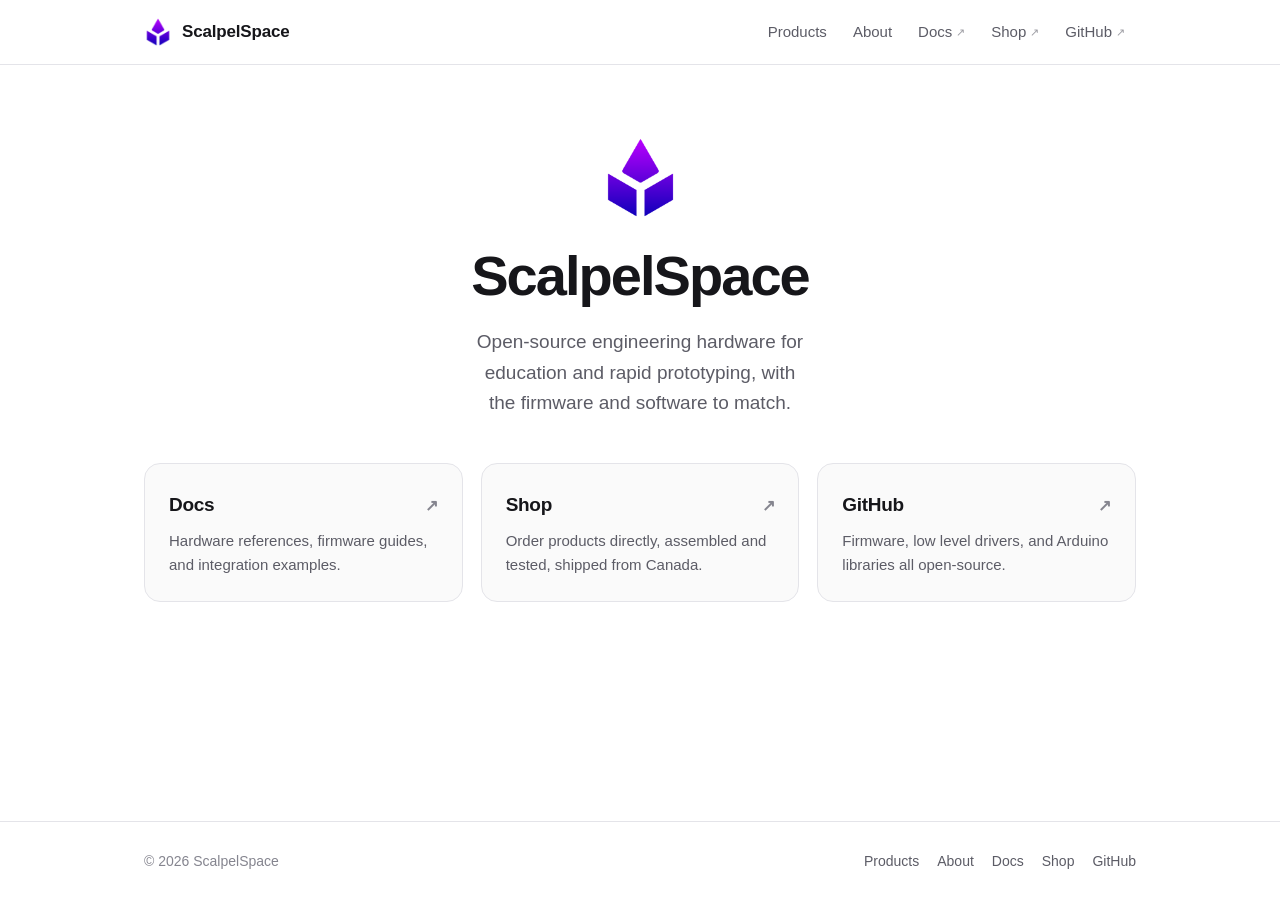
==== index.html @ f027c3d4 "Add initial code" ====
<!DOCTYPE html>
<html lang="en">
<head>
  <meta charset="utf-8">
  <meta name="viewport" content="width=device-width, initial-scale=1">
  <title>ScalpelSpace</title>
  <meta name="description"
        content="Open-source engineering hardware for education and rapid prototyping, with the firmware and software to match.">
  <link rel="canonical" href="https://scalpelspace.com/">
  <link rel="icon" href="/assets/img/favicon-512x512.png" type="image/png">
  <link rel="apple-touch-icon" href="/assets/img/favicon-512x512.png">
  <meta property="og:type" content="website">
  <meta property="og:site_name" content="ScalpelSpace">
  <meta property="og:title" content="ScalpelSpace">
  <meta property="og:description"
        content="Open-source engineering hardware for education and rapid prototyping, with the firmware and software to match.">
  <meta property="og:url" content="https://scalpelspace.com/">
  <meta property="og:image"
        content="https://scalpelspace.com/assets/img/favicon-512x512.png">
  <meta name="twitter:card" content="summary">
  <meta name="twitter:site" content="@ScalpelSpace">
  <meta name="theme-color" content="#ffffff"
        media="(prefers-color-scheme: light)">
  <meta name="theme-color" content="#0c0c10"
        media="(prefers-color-scheme: dark)">
  <link rel="stylesheet" href="/assets/css/site.css">
</head>
<body>
<a class="skip-link" href="#main">Skip to content</a>

<header class="site-header">
  <div class="container">
    <a class="brand" href="/">
      <img src="/assets/img/favicon-512x512.png" alt="" width="28" height="28">
      ScalpelSpace
    </a>
    <nav class="site-nav" aria-label="Primary">
      <a href="/products.html">Products</a>
      <a href="/about.html">About</a>
      <a class="ext" href="https://docs.scalpelspace.com/">Docs</a>
      <a class="ext" href="https://shop.scalpelspace.com/">Shop</a>
      <a class="ext" href="https://github.com/scalpelspace">GitHub</a>
    </nav>
  </div>
</header>

<main id="main">
  <section class="hero">
    <div class="container">
      <img class="hero-mark" src="/assets/img/favicon-512x512.png"
           alt="ScalpelSpace logo" width="84" height="84">
      <h1>ScalpelSpace</h1>
      <p class="tagline">
        Open-source engineering hardware for education and rapid prototyping,
        with the firmware and software to match.
      </p>
    </div>
  </section>

  <div class="container">
    <div class="cards">
      <a class="card" href="https://docs.scalpelspace.com/">
        <span class="card-name">Docs <span class="arrow" aria-hidden="true">&#8599;</span></span>
        <p>Hardware references, firmware guides, and integration examples.</p>
      </a>
      <a class="card" href="https://shop.scalpelspace.com/">
        <span class="card-name">Shop <span class="arrow" aria-hidden="true">&#8599;</span></span>
        <p>Order products directly, assembled and tested, shipped from
          Canada.</p>
      </a>
      <a class="card" href="https://github.com/scalpelspace">
        <span class="card-name">GitHub <span class="arrow" aria-hidden="true">&#8599;</span></span>
        <p>Firmware, low level drivers, and Arduino libraries all
          open-source.</p>
      </a>
    </div>
  </div>
</main>

<footer class="site-footer">
  <div class="container">
    <span>&copy; 2026 ScalpelSpace</span>
    <nav class="footer-links" aria-label="Footer">
      <a href="/products.html">Products</a>
      <a href="/about.html">About</a>
      <a href="https://docs.scalpelspace.com/">Docs</a>
      <a href="https://shop.scalpelspace.com/">Shop</a>
      <a href="https://github.com/scalpelspace">GitHub</a>
    </nav>
  </div>
</footer>
</body>
</html>
---- assets/css/site.css ----
/* ==========================================================================
   ScalpelSpace - site styles
   Single stylesheet, no build step, no dependencies.
   ========================================================================== */

/* --- Tokens ------------------------------------------------------------- */

:root {
  --bg: #ffffff;
  --bg-raised: #fafafa;
  --bg-header: rgba(255, 255, 255, 0.8);
  --text: #16161a;
  --text-muted: #5c5c66;
  --text-faint: #85858f;
  --border: #e4e4e9;
  --border-strong: #d0d0d8;
  --accent: #7a00d4;
  --accent-hover: #5c00a8;
  --grad-a: #a800f0;
  --grad-b: #2200cc;
  --shadow-lift: 0 2px 4px rgba(16, 16, 32, 0.06), 0 16px 40px rgba(16, 16, 32, 0.1);

  --font: -apple-system, BlinkMacSystemFont, "Segoe UI", Roboto, Helvetica,
    Arial, sans-serif;
  --font-mono: ui-monospace, SFMono-Regular, "SF Mono", Menlo, Consolas,
    "Liberation Mono", monospace;

  --radius: 12px;
  --radius-lg: 16px;
  --container: 1040px;
}

@media (prefers-color-scheme: dark) {
  :root {
    --bg: #0c0c10;
    --bg-raised: #141419;
    --bg-header: rgba(12, 12, 16, 0.8);
    --text: #f2f2f5;
    --text-muted: #a0a0ad;
    --text-faint: #77777f;
    --border: #26262e;
    --border-strong: #35353f;
    --accent: #b46bff;
    --accent-hover: #cb99ff;
    --shadow-lift: 0 2px 4px rgba(0, 0, 0, 0.5), 0 16px 40px rgba(0, 0, 0, 0.45);
  }
}

/* --- Base --------------------------------------------------------------- */

*,
*::before,
*::after {
  box-sizing: border-box;
}

html {
  -webkit-text-size-adjust: 100%;
}

body {
  margin: 0;
  background: var(--bg);
  color: var(--text);
  font-family: var(--font);
  font-size: 16px;
  line-height: 1.6;
  -webkit-font-smoothing: antialiased;
  display: flex;
  flex-direction: column;
  min-height: 100vh;
}

h1,
h2,
h3 {
  margin: 0;
  line-height: 1.2;
  letter-spacing: -0.02em;
  font-weight: 650;
}

p {
  margin: 0;
}

a {
  color: var(--accent);
  text-decoration: none;
}

a:hover {
  color: var(--accent-hover);
  text-decoration: underline;
}

img {
  max-width: 100%;
  height: auto;
}

code {
  font-family: var(--font-mono);
  font-size: 0.875em;
  background: var(--bg-raised);
  border: 1px solid var(--border);
  border-radius: 5px;
  padding: 0.1em 0.4em;
}

:focus-visible {
  outline: 2px solid var(--accent);
  outline-offset: 3px;
  border-radius: 4px;
}

.container {
  width: 100%;
  max-width: var(--container);
  margin: 0 auto;
  padding: 0 24px;
}

.skip-link {
  position: absolute;
  left: -9999px;
}

.skip-link:focus {
  left: 16px;
  top: 16px;
  z-index: 100;
  background: var(--bg);
  border: 1px solid var(--border-strong);
  border-radius: 8px;
  padding: 10px 16px;
}

/* --- Header ------------------------------------------------------------- */

.site-header {
  position: sticky;
  top: 0;
  z-index: 50;
  background: var(--bg-header);
  backdrop-filter: saturate(180%) blur(12px);
  -webkit-backdrop-filter: saturate(180%) blur(12px);
  border-bottom: 1px solid var(--border);
}

.site-header .container {
  display: flex;
  align-items: center;
  justify-content: space-between;
  gap: 20px;
  min-height: 64px;
  flex-wrap: wrap;
  padding-top: 10px;
  padding-bottom: 10px;
}

.brand {
  display: inline-flex;
  align-items: center;
  gap: 10px;
  color: var(--text);
  font-weight: 650;
  font-size: 1.0625rem;
  letter-spacing: -0.01em;
}

.brand:hover {
  color: var(--text);
  text-decoration: none;
}

.brand img {
  width: 28px;
  height: 28px;
  display: block;
}

.site-nav {
  display: flex;
  align-items: center;
  gap: 4px;
  flex-wrap: wrap;
}

.site-nav a {
  color: var(--text-muted);
  font-size: 0.9375rem;
  font-weight: 500;
  padding: 7px 11px;
  border-radius: 8px;
  white-space: nowrap;
}

.site-nav a:hover {
  color: var(--text);
  background: var(--bg-raised);
  text-decoration: none;
}

.site-nav a[aria-current="page"] {
  color: var(--text);
  background: var(--bg-raised);
}

.site-nav .ext::after {
  content: "\2197";
  font-size: 0.75em;
  margin-left: 4px;
  opacity: 0.6;
  vertical-align: 1px;
}

/* --- Main sections ------------------------------------------------------ */

main {
  flex: 1 0 auto;
}

.hero {
  text-align: center;
  padding: clamp(44px, 8vh, 88px) 0 clamp(32px, 5vh, 48px);
}

.hero-mark {
  width: clamp(64px, 9vh, 84px);
  height: auto;
  margin: 0 auto 24px;
  display: block;
}

.hero h1 {
  font-size: clamp(2.25rem, 6vw, 3.5rem);
  font-weight: 700;
  letter-spacing: -0.035em;
}

.hero .tagline {
  margin: 18px auto 0;
  max-width: 46ch;
  font-size: clamp(1.0625rem, 2.2vw, 1.1875rem);
  color: var(--text-muted);
  text-wrap: balance;
}

.page-head {
  padding: clamp(48px, 9vh, 80px) 0 8px;
}

.page-head h1 {
  font-size: clamp(1.875rem, 4.5vw, 2.5rem);
}

.page-head .lede {
  margin-top: 14px;
  max-width: 62ch;
  font-size: 1.0625rem;
  color: var(--text-muted);
}

.section {
  padding: clamp(36px, 6vh, 56px) 0;
}

.section-title {
  font-size: 0.8125rem;
  font-weight: 600;
  text-transform: uppercase;
  letter-spacing: 0.09em;
  color: var(--text-faint);
  margin-bottom: 20px;
}

/* --- Destination cards (home) ------------------------------------------- */

.cards {
  display: grid;
  grid-template-columns: repeat(auto-fit, minmax(220px, 1fr));
  gap: 18px;
  /* The footer already contributes its own top margin below this. */
  padding-bottom: clamp(24px, 4vh, 40px);
}

.card {
  position: relative;
  display: flex;
  flex-direction: column;
  gap: 8px;
  padding: 26px 24px 24px;
  background: var(--bg-raised);
  border: 1px solid var(--border);
  border-radius: var(--radius-lg);
  color: var(--text);
  text-align: left;
  transition: transform 0.18s ease, box-shadow 0.18s ease,
    border-color 0.18s ease;
}

.card::before {
  content: "";
  position: absolute;
  inset: -1px -1px auto;
  height: 3px;
  border-radius: var(--radius-lg) var(--radius-lg) 0 0;
  background: linear-gradient(90deg, var(--grad-a), var(--grad-b));
  opacity: 0;
  transition: opacity 0.18s ease;
}

.card:hover {
  transform: translateY(-3px);
  box-shadow: var(--shadow-lift);
  border-color: var(--border-strong);
  color: var(--text);
  text-decoration: none;
}

.card:hover::before {
  opacity: 1;
}

.card-name {
  display: flex;
  align-items: center;
  justify-content: space-between;
  gap: 12px;
  font-size: 1.1875rem;
  font-weight: 650;
  letter-spacing: -0.015em;
}

.card-name .arrow {
  color: var(--text-faint);
  font-size: 1rem;
  transition: transform 0.18s ease, color 0.18s ease;
}

.card:hover .arrow {
  color: var(--accent);
  transform: translate(2px, -2px);
}

.card p {
  color: var(--text-muted);
  font-size: 0.9375rem;
}

/* --- Product list ------------------------------------------------------- */

.product {
  padding: 32px 0;
  border-top: 1px solid var(--border);
  display: grid;
  grid-template-columns: minmax(0, 1fr) minmax(0, 1.1fr);
  gap: 12px 48px;
  align-items: start;
}

.product:first-of-type {
  border-top: 0;
}

.product h2 {
  font-size: 1.375rem;
}

.product .codename {
  margin-top: 8px;
  font-family: var(--font-mono);
  font-size: 0.8125rem;
  color: var(--text-faint);
}

.product .summary {
  color: var(--text-muted);
}

.product ul {
  margin: 14px 0 0;
  padding-left: 18px;
  color: var(--text-muted);
  font-size: 0.9375rem;
}

.product li {
  margin-bottom: 5px;
}

.product li strong {
  color: var(--text);
  font-weight: 600;
}

.links {
  display: flex;
  flex-wrap: wrap;
  gap: 8px;
  margin-top: 18px;
}

.btn {
  display: inline-flex;
  align-items: center;
  gap: 6px;
  padding: 8px 14px;
  border-radius: 9px;
  border: 1px solid var(--border-strong);
  background: var(--bg-raised);
  color: var(--text);
  font-size: 0.875rem;
  font-weight: 550;
  transition: border-color 0.15s ease, background 0.15s ease;
}

.btn:hover {
  border-color: var(--accent);
  color: var(--text);
  text-decoration: none;
}

.btn-primary {
  background: linear-gradient(135deg, var(--grad-a), var(--grad-b));
  border-color: transparent;
  color: #ffffff;
}

.btn-primary:hover {
  color: #ffffff;
  filter: brightness(1.12);
}

/* --- Repo grid ---------------------------------------------------------- */

.repos {
  display: grid;
  grid-template-columns: repeat(auto-fill, minmax(260px, 1fr));
  gap: 12px;
}

.repo {
  display: block;
  padding: 16px 18px;
  border: 1px solid var(--border);
  border-radius: var(--radius);
  color: var(--text);
  transition: border-color 0.15s ease, background 0.15s ease;
}

.repo:hover {
  border-color: var(--border-strong);
  background: var(--bg-raised);
  color: var(--text);
  text-decoration: none;
}

.repo-name {
  font-family: var(--font-mono);
  font-size: 0.875rem;
  font-weight: 600;
  color: var(--accent);
}

.repo p {
  margin-top: 5px;
  font-size: 0.875rem;
  color: var(--text-muted);
}

/* --- Prose (about) ------------------------------------------------------ */

.prose {
  max-width: 68ch;
}

.prose h2 {
  font-size: 1.25rem;
  margin-top: 40px;
  margin-bottom: 12px;
}

.prose p {
  margin-bottom: 14px;
  color: var(--text-muted);
}

.prose p strong {
  color: var(--text);
  font-weight: 600;
}

.contact {
  margin: 12px 0 0;
}

.contact div {
  display: flex;
  gap: 10px;
  flex-wrap: wrap;
  padding: 9px 0;
  border-bottom: 1px solid var(--border);
  font-size: 0.9375rem;
}

.contact dt {
  min-width: 90px;
  color: var(--text-faint);
  margin: 0;
}

.contact dd {
  margin: 0;
}

/* --- Footer ------------------------------------------------------------- */

.site-footer {
  flex-shrink: 0;
  border-top: 1px solid var(--border);
  margin-top: 40px;
  padding: 28px 0;
  font-size: 0.875rem;
  color: var(--text-faint);
}

.site-footer .container {
  display: flex;
  align-items: center;
  justify-content: space-between;
  gap: 16px 24px;
  flex-wrap: wrap;
}

.footer-links {
  display: flex;
  gap: 18px;
  flex-wrap: wrap;
}

.footer-links a {
  color: var(--text-muted);
}

.footer-links a:hover {
  color: var(--text);
}

/* --- Not found ---------------------------------------------------------- */

.notfound {
  text-align: center;
  padding: clamp(72px, 16vh, 140px) 0;
}

.notfound .code {
  font-family: var(--font-mono);
  font-size: 0.875rem;
  color: var(--text-faint);
  letter-spacing: 0.08em;
}

.notfound h1 {
  margin: 12px 0 14px;
  font-size: clamp(1.75rem, 5vw, 2.25rem);
}

.notfound p {
  color: var(--text-muted);
  max-width: 44ch;
  margin: 0 auto;
}

.notfound .links {
  justify-content: center;
}

/* --- Responsive --------------------------------------------------------- */

@media (max-width: 720px) {
  .product {
    grid-template-columns: 1fr;
    gap: 4px;
  }

  /* Let the header scroll away rather than pin a two-row bar to the top. */
  .site-header {
    position: static;
  }

  .site-header .container {
    justify-content: center;
    gap: 10px;
    min-height: 0;
  }

  .site-nav {
    justify-content: center;
    gap: 0;
  }

  .site-nav a {
    font-size: 0.875rem;
    padding: 6px 7px;
  }

  .site-nav .ext::after {
    margin-left: 2px;
  }
}

@media (prefers-reduced-motion: reduce) {
  *,
  *::before,
  *::after {
    transition-duration: 0.01ms !important;
    animation-duration: 0.01ms !important;
  }
}
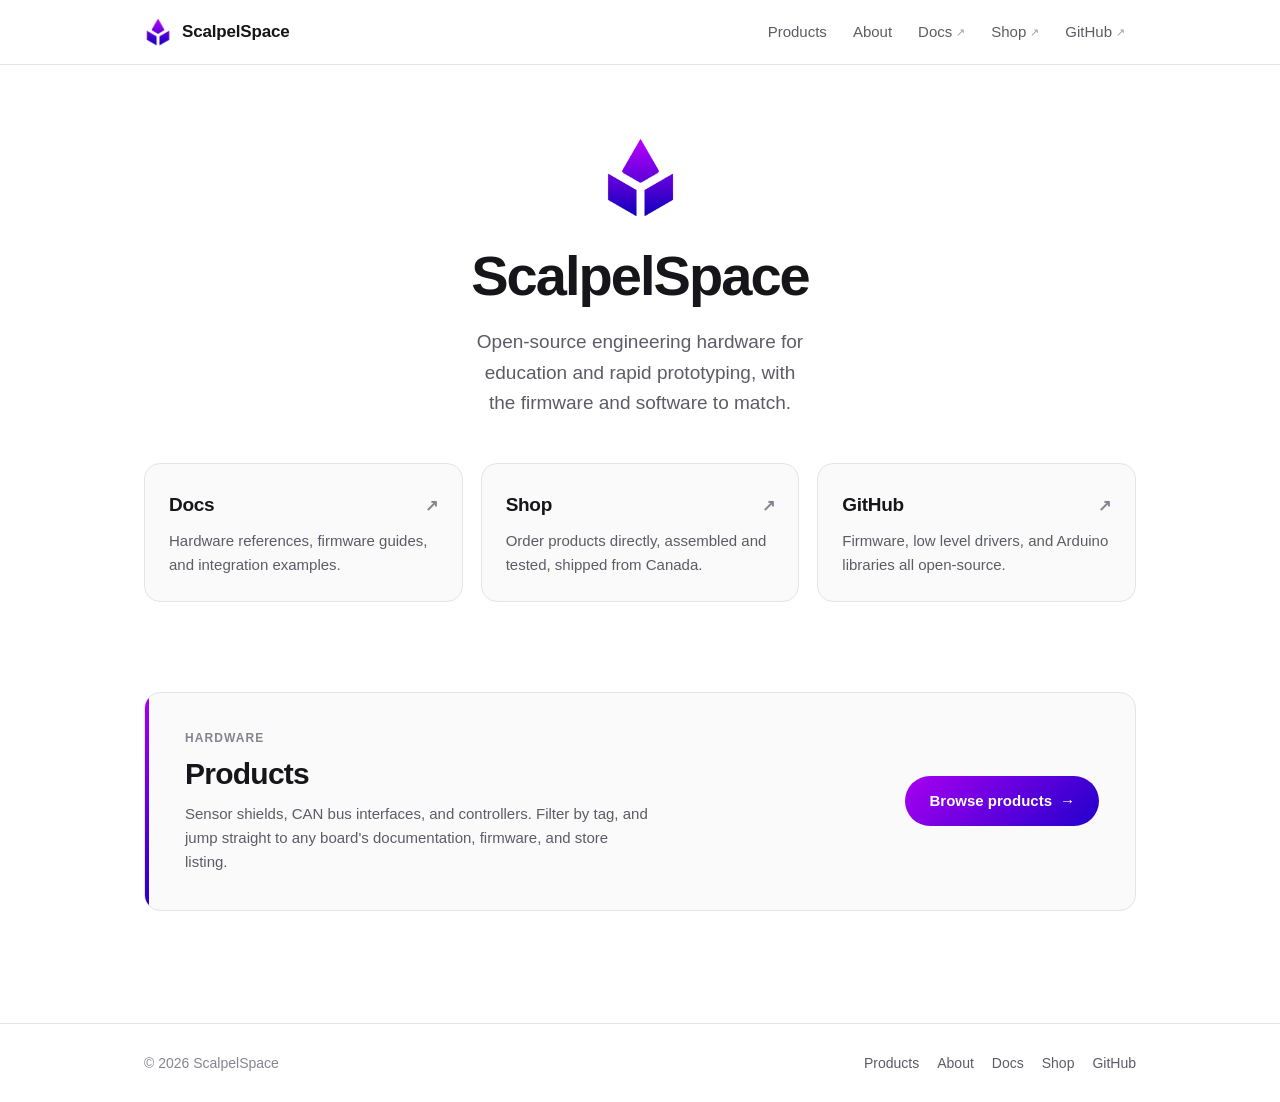
==== commit 88344d21: "Cleanup index, fix formatting, expand writing" ====
--- a/index.html
+++ b/index.html
@@ -75,6 +75,23 @@
       </a>
     </div>
   </div>
+
+  <section class="promo">
+    <div class="container">
+      <a class="promo-banner" href="/products.html">
+        <span class="promo-text">
+          <span class="promo-eyebrow">Hardware</span>
+          <span class="promo-title">Products</span>
+          <span class="promo-desc">Sensor shields, CAN bus interfaces, and
+            controllers. Filter by tag, and jump straight to any board's
+            documentation, firmware, and store listing.</span>
+        </span>
+        <span class="promo-cta">
+          Browse products <span class="arrow" aria-hidden="true">&#8594;</span>
+        </span>
+      </a>
+    </div>
+  </section>
 </main>
 
 <footer class="site-footer">
--- a/assets/css/site.css
+++ b/assets/css/site.css
@@ -266,6 +266,16 @@
   padding: clamp(36px, 6vh, 56px) 0;
 }
 
+/*
+ * For a section whose prose continues directly from the .page-head lede. The
+ * default section padding puts a section break between two paragraphs that
+ * are meant to read as one flow. Must stay after .section: equal specificity,
+ * so source order decides.
+ */
+.section-flush {
+  padding-top: 20px;
+}
+
 .section-title {
   font-size: 0.8125rem;
   font-weight: 600;
@@ -294,18 +304,25 @@
   background: var(--bg-raised);
   border: 1px solid var(--border);
   border-radius: var(--radius-lg);
+  /* Clips the ::before accent bar to the card's own rounded corners. */
+  overflow: hidden;
   color: var(--text);
   text-align: left;
   transition: transform 0.18s ease, box-shadow 0.18s ease,
     border-color 0.18s ease;
 }
 
+/*
+ * No border-radius here on purpose. A 3px tall box cannot hold a 16px corner:
+ * the spec scales oversized radii down proportionally, so the bar would end up
+ * with ~3px corners and cut straight across the card's 16px curve. The card
+ * clips it to the correct shape instead.
+ */
 .card::before {
   content: "";
   position: absolute;
-  inset: -1px -1px auto;
+  inset: 0 0 auto;
   height: 3px;
-  border-radius: var(--radius-lg) var(--radius-lg) 0 0;
   background: linear-gradient(90deg, var(--grad-a), var(--grad-b));
   opacity: 0;
   transition: opacity 0.18s ease;
@@ -349,8 +366,219 @@
   font-size: 0.9375rem;
 }
 
+/* --- Products banner (home) --------------------------------------------- */
+
+/*
+ * Deliberately not a .card and not a grid item. The three cards above are the
+ * quick exits to Docs, Shop, and GitHub; this is the "keep reading" surface,
+ * so it takes a different shape, its own spacing, and a persistent accent
+ * edge rather than the cards' hover-only bar.
+ */
+.promo {
+  padding: clamp(32px, 6vh, 56px) 0 clamp(48px, 8vh, 88px);
+}
+
+.promo-banner {
+  position: relative;
+  display: flex;
+  align-items: center;
+  justify-content: space-between;
+  flex-wrap: wrap;
+  gap: 24px 44px;
+  padding: 36px 36px 36px 40px;
+  background: var(--bg-raised);
+  border: 1px solid var(--border);
+  border-radius: var(--radius-lg);
+  overflow: hidden;
+  color: var(--text);
+  transition: transform 0.18s ease, box-shadow 0.18s ease,
+    border-color 0.18s ease;
+}
+
+/* Vertical accent edge, always visible. Clipped by the parent's overflow. */
+.promo-banner::before {
+  content: "";
+  position: absolute;
+  inset: 0 auto 0 0;
+  width: 4px;
+  background: linear-gradient(180deg, var(--grad-a), var(--grad-b));
+}
+
+.promo-banner:hover {
+  transform: translateY(-3px);
+  box-shadow: var(--shadow-lift);
+  border-color: var(--border-strong);
+  color: var(--text);
+  text-decoration: none;
+}
+
+.promo-text {
+  flex: 1 1 340px;
+  min-width: 0;
+}
+
+.promo-eyebrow {
+  display: block;
+  margin-bottom: 8px;
+  font-size: 0.75rem;
+  font-weight: 600;
+  text-transform: uppercase;
+  letter-spacing: 0.09em;
+  color: var(--text-faint);
+}
+
+.promo-title {
+  display: block;
+  font-size: clamp(1.5rem, 3vw, 1.875rem);
+  font-weight: 700;
+  line-height: 1.2;
+  letter-spacing: -0.025em;
+}
+
+.promo-desc {
+  display: block;
+  margin-top: 10px;
+  max-width: 56ch;
+  color: var(--text-muted);
+  font-size: 0.9375rem;
+}
+
+.promo-cta {
+  flex: 0 0 auto;
+  display: inline-flex;
+  align-items: center;
+  gap: 8px;
+  padding: 13px 24px;
+  border-radius: 999px;
+  background: linear-gradient(135deg, var(--grad-a), var(--grad-b));
+  color: #ffffff;
+  font-size: 0.9375rem;
+  font-weight: 600;
+  white-space: nowrap;
+  transition: filter 0.18s ease;
+}
+
+.promo-cta .arrow {
+  transition: transform 0.18s ease;
+}
+
+.promo-banner:hover .promo-cta {
+  filter: brightness(1.12);
+}
+
+.promo-banner:hover .promo-cta .arrow {
+  transform: translateX(3px);
+}
+
+@media (max-width: 560px) {
+  .promo-banner {
+    padding: 28px 24px 28px 28px;
+  }
+
+  .promo-cta {
+    width: 100%;
+    justify-content: center;
+  }
+}
+
+/* --- Tag filter --------------------------------------------------------- */
+
+/*
+ * Pure CSS filtering. Each .product carries a space separated data-tags list;
+ * a checked radio inside .filter-scope hides every product that lacks the
+ * matching tag. Add a tag by adding one chip, one rule below, and the tag
+ * itself to the relevant data-tags attributes.
+ */
+
+.sr-only {
+  position: absolute;
+  width: 1px;
+  height: 1px;
+  padding: 0;
+  margin: -1px;
+  overflow: hidden;
+  clip: rect(0 0 0 0);
+  white-space: nowrap;
+  border: 0;
+}
+
+.filter {
+  display: flex;
+  flex-wrap: wrap;
+  align-items: center;
+  gap: 8px;
+  margin: 0;
+  padding: 24px 0 6px;
+  border: 0;
+  min-width: 0; /* Fieldsets default to min-content, which can overflow. */
+}
+
+.chip {
+  display: inline-flex;
+  align-items: center;
+  padding: 7px 15px;
+  border: 1px solid var(--border);
+  border-radius: 999px;
+  background: var(--bg-raised);
+  color: var(--text-muted);
+  font-size: 0.875rem;
+  font-weight: 550;
+  white-space: nowrap;
+  cursor: pointer;
+  -webkit-user-select: none;
+  user-select: none;
+  transition: border-color 0.15s ease, color 0.15s ease, background 0.15s ease;
+}
+
+/* Kept in the accessibility tree and tab order, just not painted. */
+.chip input {
+  position: absolute;
+  width: 1px;
+  height: 1px;
+  opacity: 0;
+  margin: 0;
+}
+
+.chip:hover {
+  border-color: var(--border-strong);
+  color: var(--text);
+}
+
+.chip:has(:focus-visible) {
+  outline: 2px solid var(--accent);
+  outline-offset: 3px;
+}
+
+.chip:has(:checked) {
+  background: linear-gradient(135deg, var(--grad-a), var(--grad-b));
+  border-color: transparent;
+  color: #ffffff;
+}
+
+/* One rule per tag. "All" needs none: nothing is hidden. */
+.filter-scope:has(#tag-sensing:checked) .product:not([data-tags~="sensing"]),
+.filter-scope:has(#tag-controller:checked) .product:not([data-tags~="controller"]),
+.filter-scope:has(#tag-tools:checked) .product:not([data-tags~="tools"]),
+.filter-scope:has(#tag-can:checked) .product:not([data-tags~="can"]),
+.filter-scope:has(#tag-arduino:checked) .product:not([data-tags~="arduino"]),
+.filter-scope:has(#tag-rpi:checked) .product:not([data-tags~="rpi"]) {
+  display: none;
+}
+
+/* Without :has() the filter cannot work, so hide it and show every product. */
+@supports not selector(:has(*)) {
+  .filter {
+    display: none;
+  }
+}
+
 /* --- Product list ------------------------------------------------------- */
 
+/*
+ * Every product carries a top border, including the first: it doubles as the
+ * rule beneath the filter bar. Exempting the first item would break under
+ * filtering, since :first-of-type still counts hidden siblings.
+ */
 .product {
   padding: 32px 0;
   border-top: 1px solid var(--border);
@@ -360,8 +588,23 @@
   align-items: start;
 }
 
-.product:first-of-type {
-  border-top: 0;
+.product .tags {
+  display: flex;
+  flex-wrap: wrap;
+  gap: 6px;
+  list-style: none;
+  margin: 14px 0 0;
+  padding: 0;
+}
+
+.product .tags li {
+  margin: 0;
+  padding: 2px 10px;
+  border: 1px solid var(--border);
+  border-radius: 999px;
+  font-size: 0.75rem;
+  font-weight: 550;
+  color: var(--text-faint);
 }
 
 .product h2 {
@@ -490,6 +733,29 @@
 .prose p strong {
   color: var(--text);
   font-weight: 600;
+}
+
+/*
+ * Mission callout. Emphasis comes from scale, colour, and the accent edge
+ * rather than bold, echoing the products banner on the home page.
+ */
+.prose .mission {
+  position: relative;
+  margin: 26px 0;
+  padding-left: 22px;
+  color: var(--text);
+  font-size: 1.125rem;
+  line-height: 1.55;
+  letter-spacing: -0.01em;
+}
+
+.prose .mission::before {
+  content: "";
+  position: absolute;
+  inset: 3px auto 3px 0;
+  width: 3px;
+  border-radius: 2px;
+  background: linear-gradient(180deg, var(--grad-a), var(--grad-b));
 }
 
 .contact {
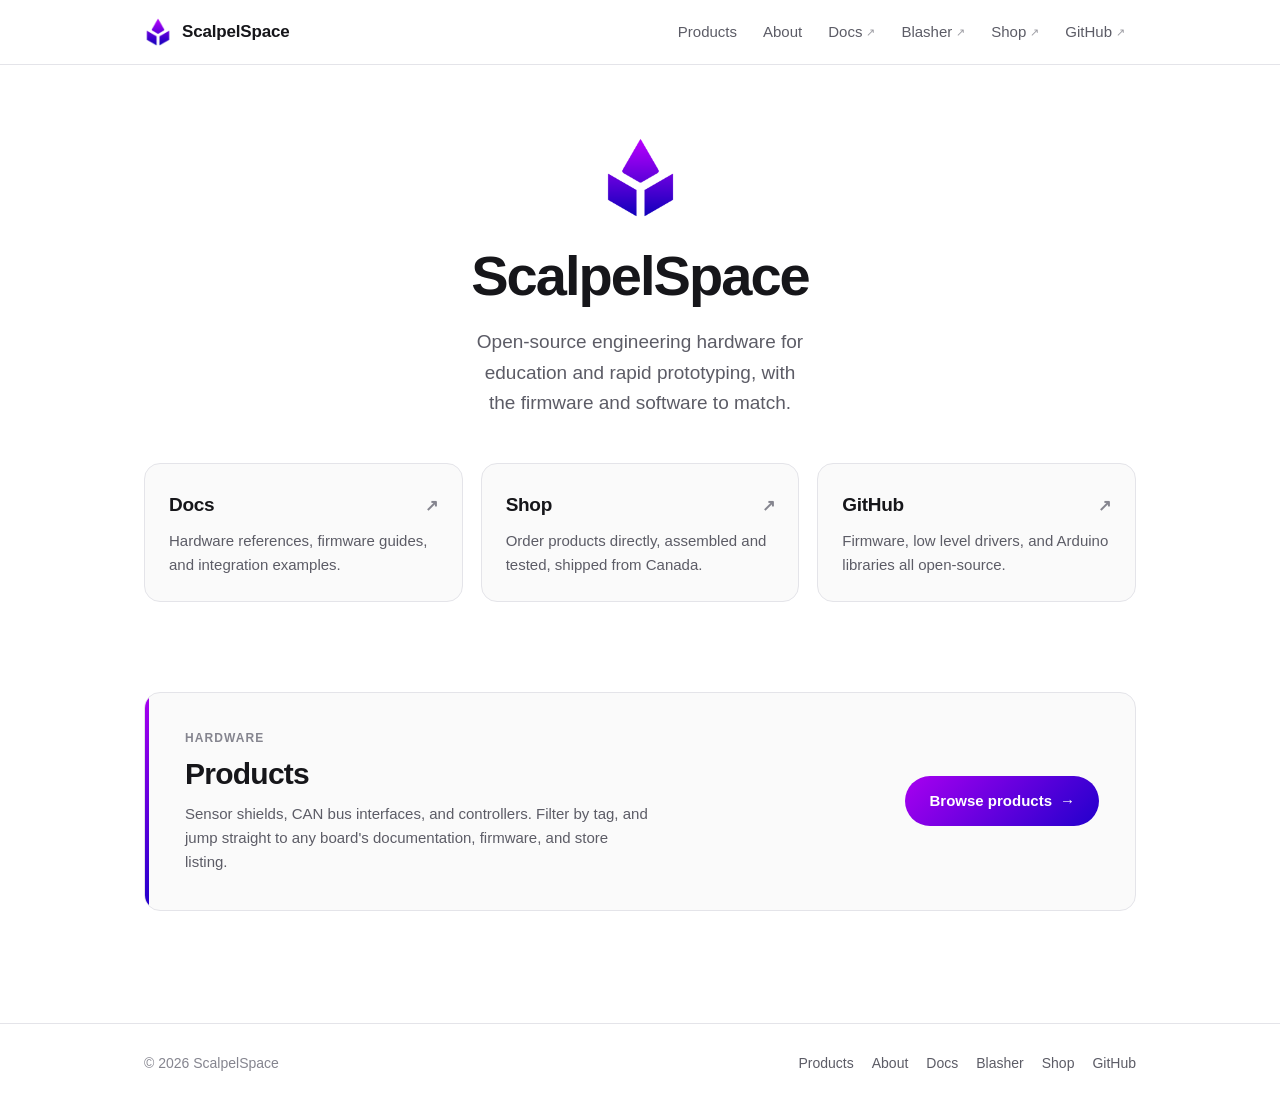
==== commit 93156c7f: "Add Blasher link to nav" ====
--- a/index.html
+++ b/index.html
@@ -38,6 +38,7 @@
       <a href="/products.html">Products</a>
       <a href="/about.html">About</a>
       <a class="ext" href="https://docs.scalpelspace.com/">Docs</a>
+      <a class="ext" href="https://blasher.scalpelspace.com/">Blasher</a>
       <a class="ext" href="https://shop.scalpelspace.com/">Shop</a>
       <a class="ext" href="https://github.com/scalpelspace">GitHub</a>
     </nav>
@@ -101,6 +102,7 @@
       <a href="/products.html">Products</a>
       <a href="/about.html">About</a>
       <a href="https://docs.scalpelspace.com/">Docs</a>
+      <a href="https://blasher.scalpelspace.com/">Blasher</a>
       <a href="https://shop.scalpelspace.com/">Shop</a>
       <a href="https://github.com/scalpelspace">GitHub</a>
     </nav>
--- a/assets/css/site.css
+++ b/assets/css/site.css
@@ -21,9 +21,9 @@
   --shadow-lift: 0 2px 4px rgba(16, 16, 32, 0.06), 0 16px 40px rgba(16, 16, 32, 0.1);
 
   --font: -apple-system, BlinkMacSystemFont, "Segoe UI", Roboto, Helvetica,
-    Arial, sans-serif;
+  Arial, sans-serif;
   --font-mono: ui-monospace, SFMono-Regular, "SF Mono", Menlo, Consolas,
-    "Liberation Mono", monospace;
+  "Liberation Mono", monospace;
 
   --radius: 12px;
   --radius-lg: 16px;
@@ -309,7 +309,7 @@
   color: var(--text);
   text-align: left;
   transition: transform 0.18s ease, box-shadow 0.18s ease,
-    border-color 0.18s ease;
+  border-color 0.18s ease;
 }
 
 /*
@@ -392,7 +392,7 @@
   overflow: hidden;
   color: var(--text);
   transition: transform 0.18s ease, box-shadow 0.18s ease,
-    border-color 0.18s ease;
+  border-color 0.18s ease;
 }
 
 /* Vertical accent edge, always visible. Clipped by the parent's overflow. */
@@ -877,6 +877,20 @@
   }
 }
 
+/*
+ * A 3-column grid splits evenly instead, which keeps tap targets at a usable
+ * size rather than shrinking type to fit.
+ */
+@media (max-width: 480px) {
+  .site-nav {
+    display: grid;
+    grid-template-columns: repeat(3, 1fr);
+    justify-items: center;
+    width: 100%;
+    gap: 2px;
+  }
+}
+
 @media (prefers-reduced-motion: reduce) {
   *,
   *::before,
